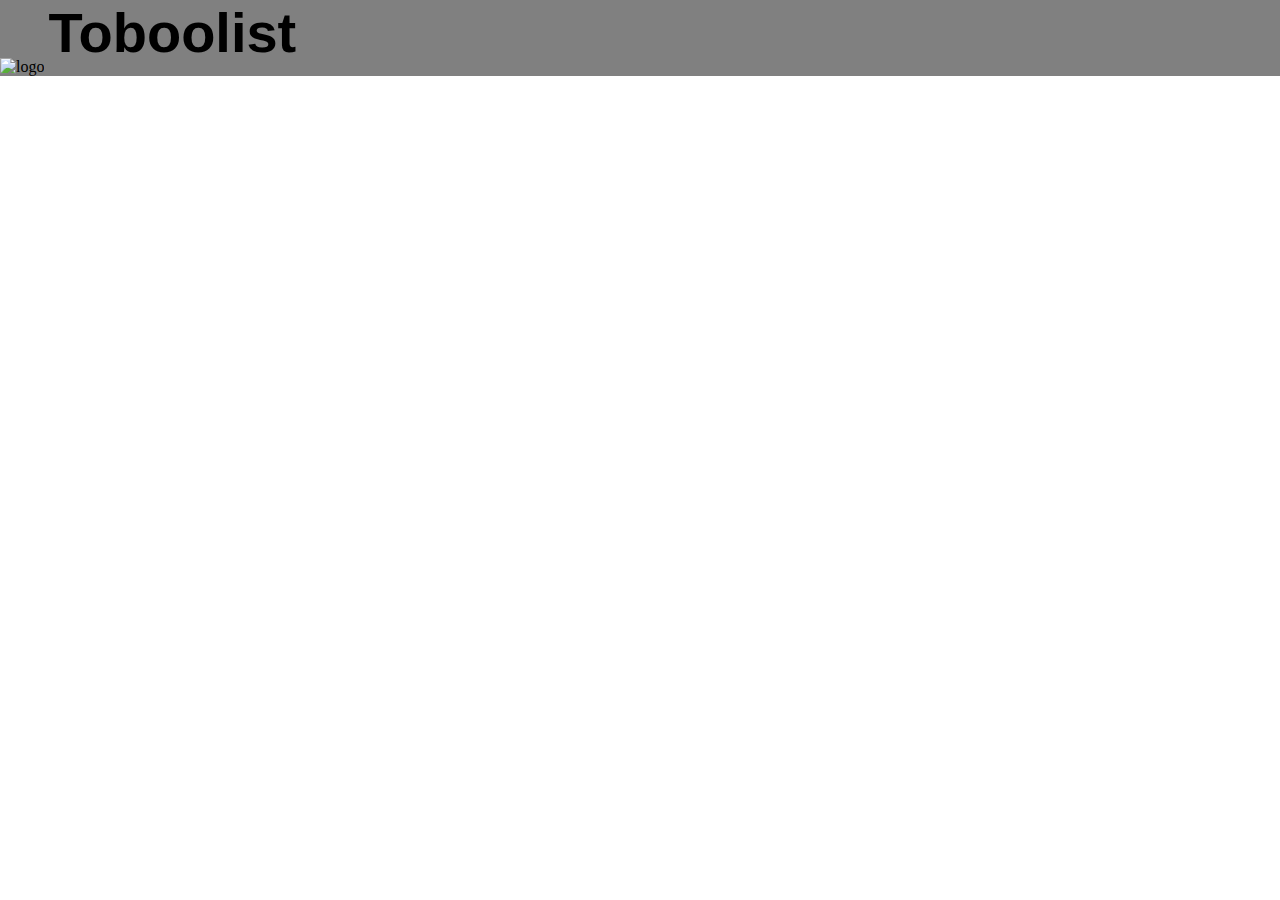
==== project/index.html @ f758e5d2 "toboolist-01" ====
<!DOCTYPE html>
<html lang="en">
<head>
    <meta charset="UTF-8">
    <meta http-equiv="X-UA-Compatible" content="IE=edge">
    <meta name="viewport" content="width=device-width, initial-scale=1.0">
    <link rel="stylesheet" href="/project/master.css">
    <title>Document</title>
</head>
<body>
    <header>
        <div class="header">
            <img src="/img/logo.png" alt="logo" class="logo">
            <h1 class="title">Toboolist</h1>
            
        </div>
    </header>
    
</body>
</html>
---- project/master.css ----
*{
    margin:0;
    padding:0;
    list-style: none;
    box-sizing: border-box;
}

.header{
width:100%;
background-color: gray;
}

.logo{
    width:5%;
}

.title{
display: inline;
vertical-align: 30%;
font-size: 3.5rem;
font-family:arial;
}
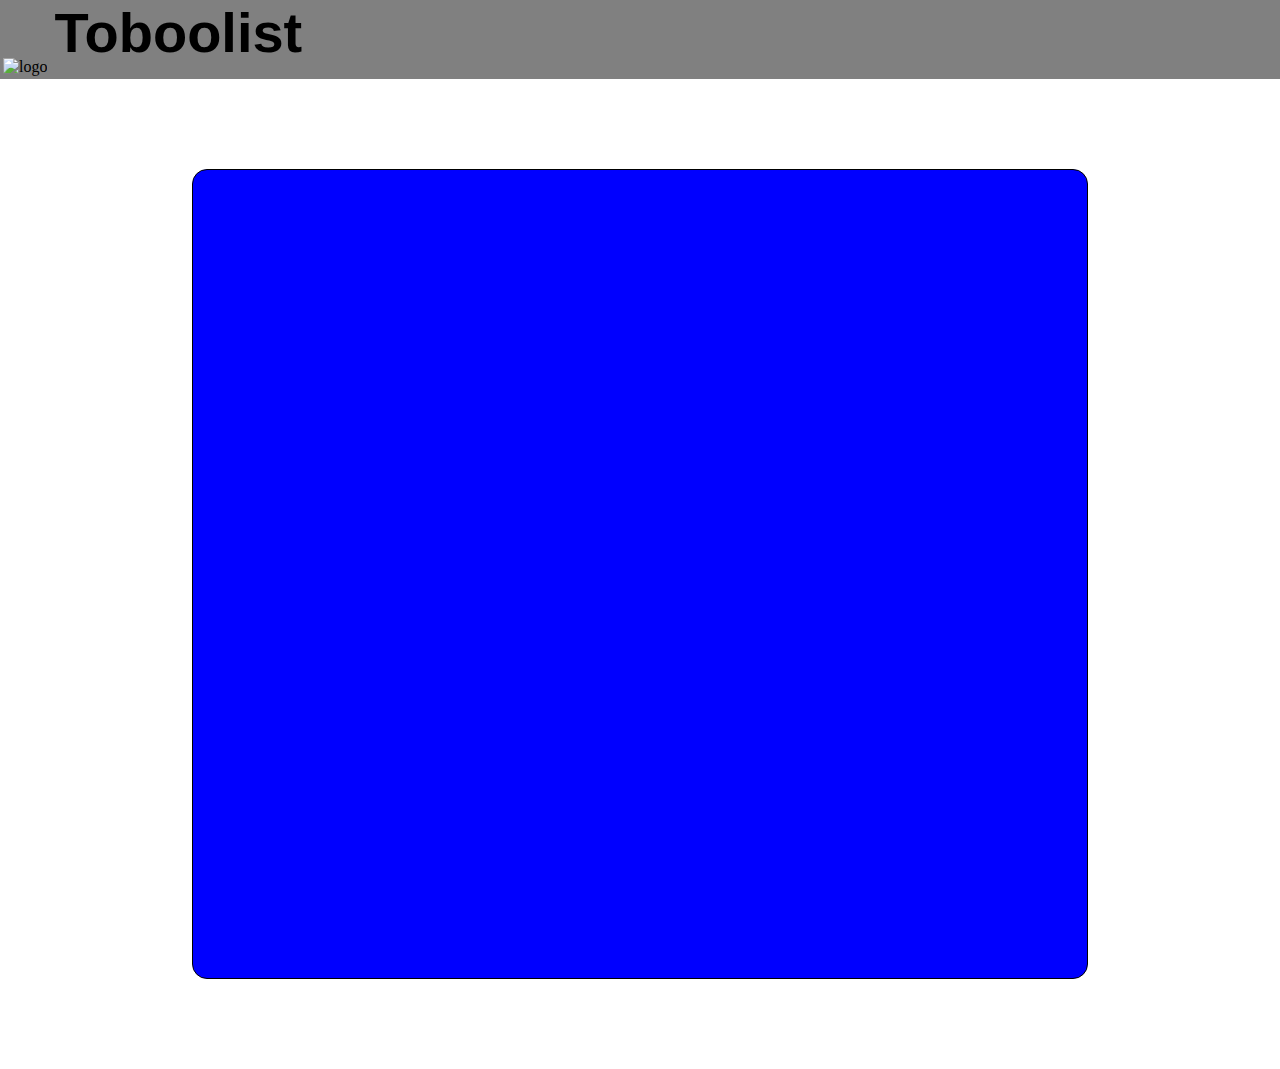
==== commit 18d86ec2: "toboolist-02" ====
--- a/project/index.html
+++ b/project/index.html
@@ -11,10 +11,12 @@
     <header>
         <div class="header">
             <img src="/img/logo.png" alt="logo" class="logo">
-            <h1 class="title">Toboolist</h1>
-            
+            <h1 class="title">Toboolist</h1>           
         </div>
     </header>
+    <main class="box">
+        
+    </main>
     
 </body>
 </html>--- a/project/master.css
+++ b/project/master.css
@@ -6,17 +6,39 @@
 }
 
 .header{
-width:100%;
-background-color: gray;
+    width:100%;
+    background-color: gray;
 }
 
 .logo{
     width:5%;
+    padding: 3px;
 }
 
 .title{
-display: inline;
-vertical-align: 30%;
-font-size: 3.5rem;
-font-family:arial;
+    display: inline;
+    vertical-align: 30%;
+    font-size: 3.5rem;
+    font-family:arial;
+}
+
+main{
+
+}
+
+.box{
+    width:70%;
+    height:90vh;
+    border:1px solid black;
+    background-color: blue;
+    margin-left:15%;
+    margin-right: 15%;
+    margin-top: 10vh;
+    margin-bottom: 10vh;
+    border-radius: 15px 15px 15px 15px;
+
+    ;
+    
+
+    
 }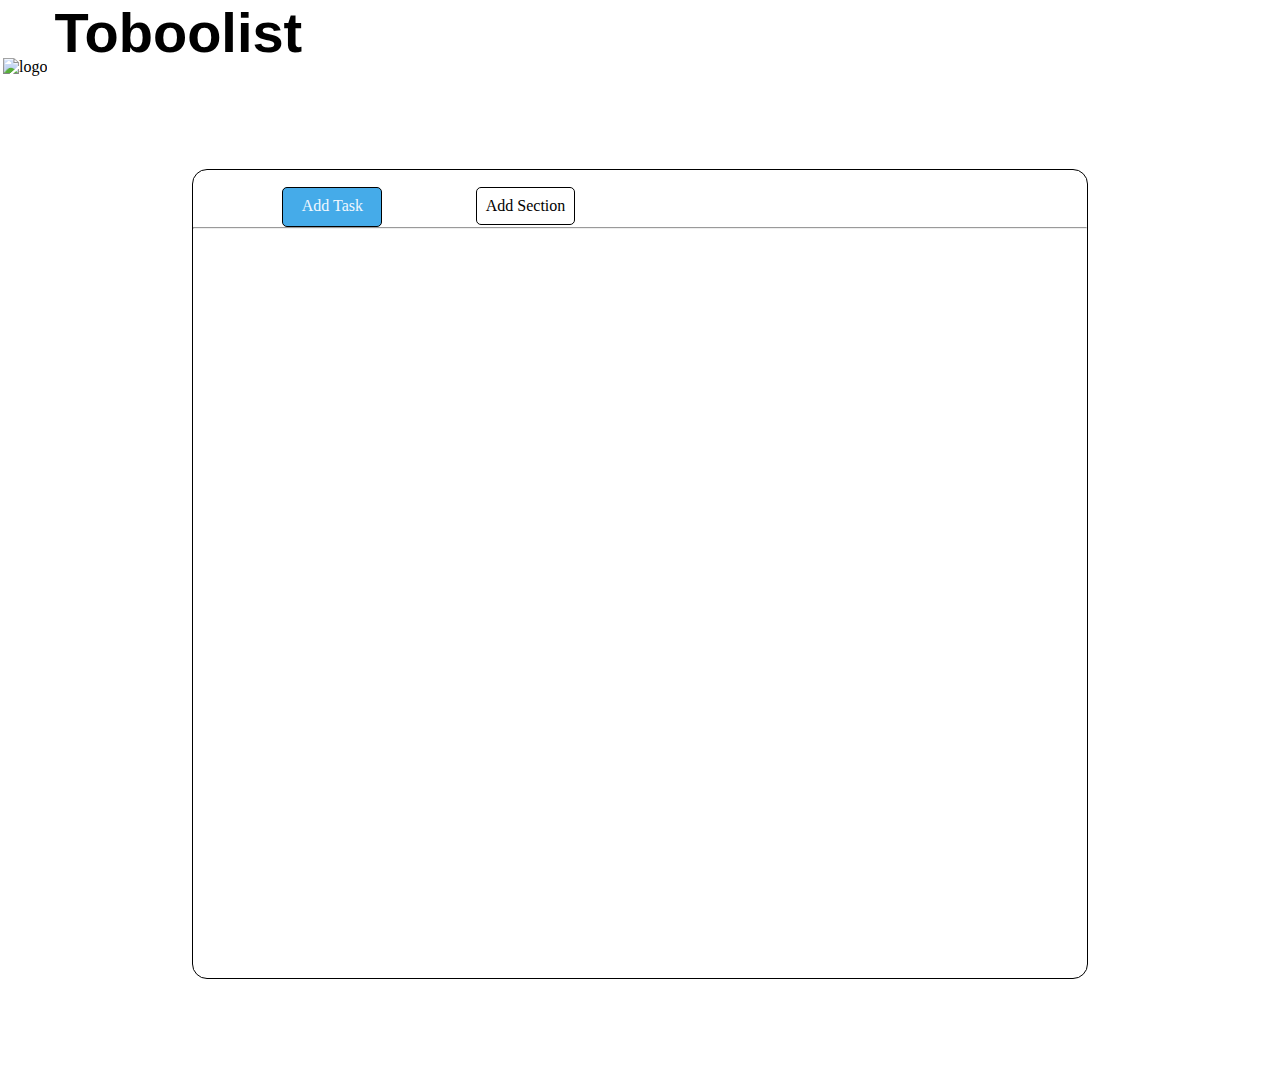
==== commit 4c20243d: "toboolist-02" ====
--- a/project/index.html
+++ b/project/index.html
@@ -14,7 +14,19 @@
             <h1 class="title">Toboolist</h1>           
         </div>
     </header>
-    <main class="box">
+    <main>
+        <div class="box">
+            <nav>
+                <div class="nav-box">
+                        <p>Add Task</p>  
+                </div>
+                <div class="nav-box2">
+                    <p>Add Section</p>
+                </div>
+                <hr>
+            </nav>
+
+        </div>
         
     </main>
     
--- a/project/master.css
+++ b/project/master.css
@@ -7,7 +7,7 @@
 
 .header{
     width:100%;
-    background-color: gray;
+    
 }
 
 .logo{
@@ -23,22 +23,49 @@
 }
 
 main{
-
+    width:100%;
+    height:100%;
+    /* background-color:rgb(245,248,249); */
+    margin-top:0;  
+    display: inline-block;  
 }
 
 .box{
     width:70%;
     height:90vh;
     border:1px solid black;
-    background-color: blue;
     margin-left:15%;
     margin-right: 15%;
     margin-top: 10vh;
     margin-bottom: 10vh;
     border-radius: 15px 15px 15px 15px;
+    background-color: white;
 
-    ;
+}
+
+.nav-box{
+    width:100px;
+    height:40px; 
+    text-align: center;
+    border-radius: 5px;
+    margin-left: 10%;
+    margin-top:2%;
+    padding: 1%;
+    border: 0.5px solid black;
+    color: aliceblue; 
+    background-color:#45ABE9;
+    display: inline-block;
+   
+}
+
+.nav-box2{
+    text-align: center;
+    border-radius: 5px;
+    margin-left: 10%;
+    margin-top:2%;
+    padding: 1%;
+    border: 0.5px solid black;
+    display: inline-block;
     
 
-    
 }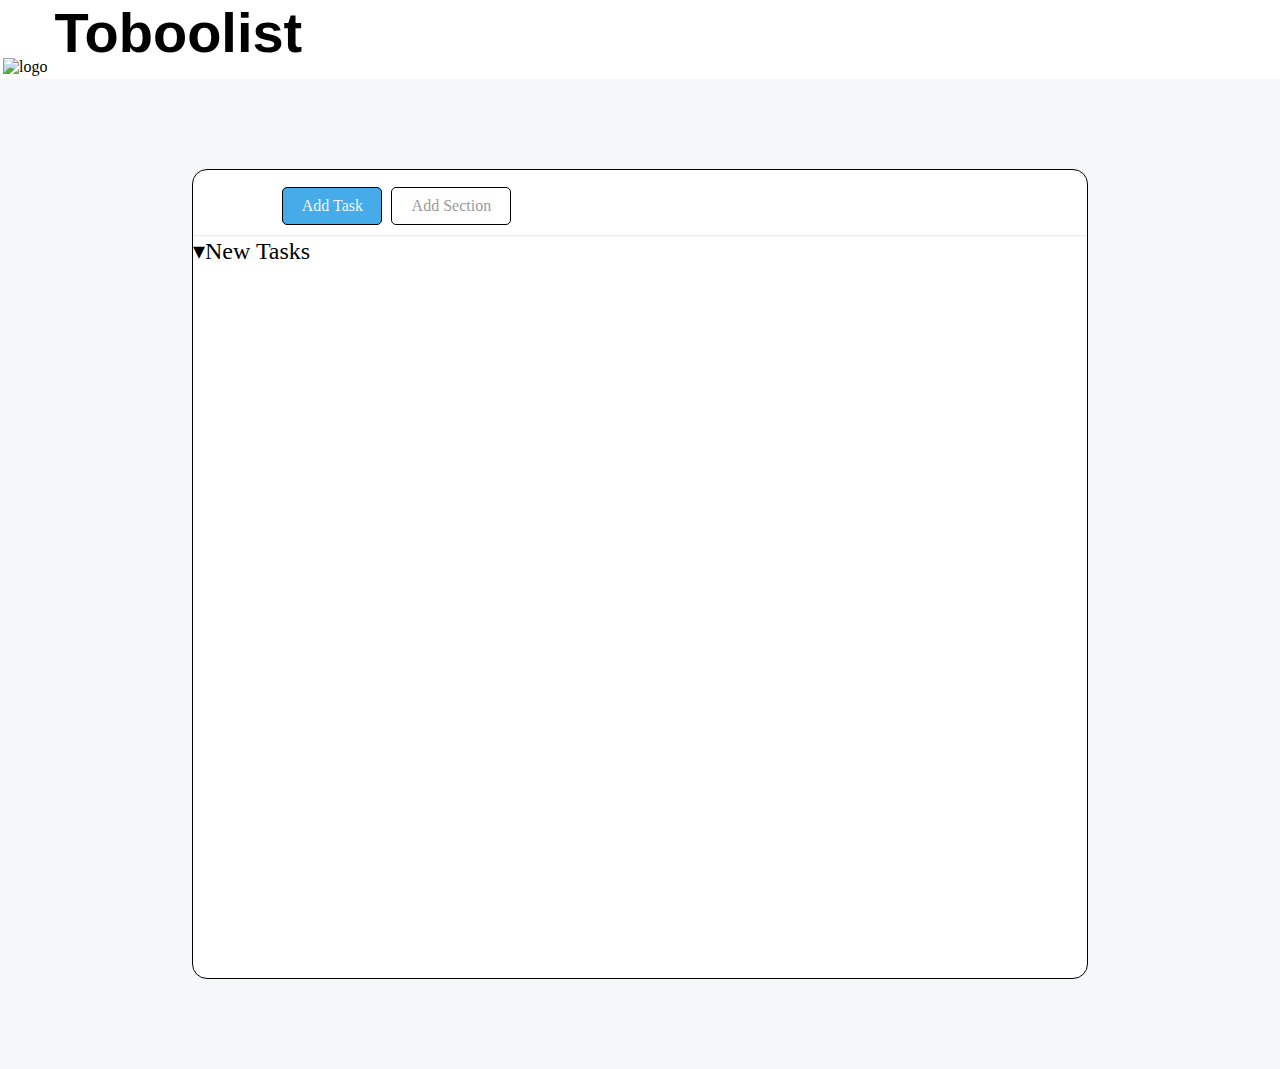
==== commit 6dfa7b7d: "toboolist-03" ====
--- a/project/index.html
+++ b/project/index.html
@@ -24,6 +24,8 @@
                     <p>Add Section</p>
                 </div>
                 <hr>
+                <div class="list"><p>&#9662;New Tasks</p></div>
+                
             </nav>
 
         </div>
--- a/project/master.css
+++ b/project/master.css
@@ -16,7 +16,7 @@
 }
 
 .title{
-    display: inline;
+    display: inline-block;
     vertical-align: 30%;
     font-size: 3.5rem;
     font-family:arial;
@@ -25,7 +25,7 @@
 main{
     width:100%;
     height:100%;
-    /* background-color:rgb(245,248,249); */
+    background-color:rgb(245,248,249);
     margin-top:0;  
     display: inline-block;  
 }
@@ -45,7 +45,7 @@
 
 .nav-box{
     width:100px;
-    height:40px; 
+   
     text-align: center;
     border-radius: 5px;
     margin-left: 10%;
@@ -55,17 +55,29 @@
     color: aliceblue; 
     background-color:#45ABE9;
     display: inline-block;
+    
    
 }
 
 .nav-box2{
+    width:120px;
     text-align: center;
     border-radius: 5px;
     margin-left: 10%;
     margin-top:2%;
     padding: 1%;
     border: 0.5px solid black;
-    display: inline-block;
+    color: #9a9a9a;
+    display: inline-block;   
+    margin-left:5px; 
     
+}
 
-}+hr{
+margin-top:10px;
+opacity:0.2;
+}
+
+.list{
+font-size: 1.5rem;
+}
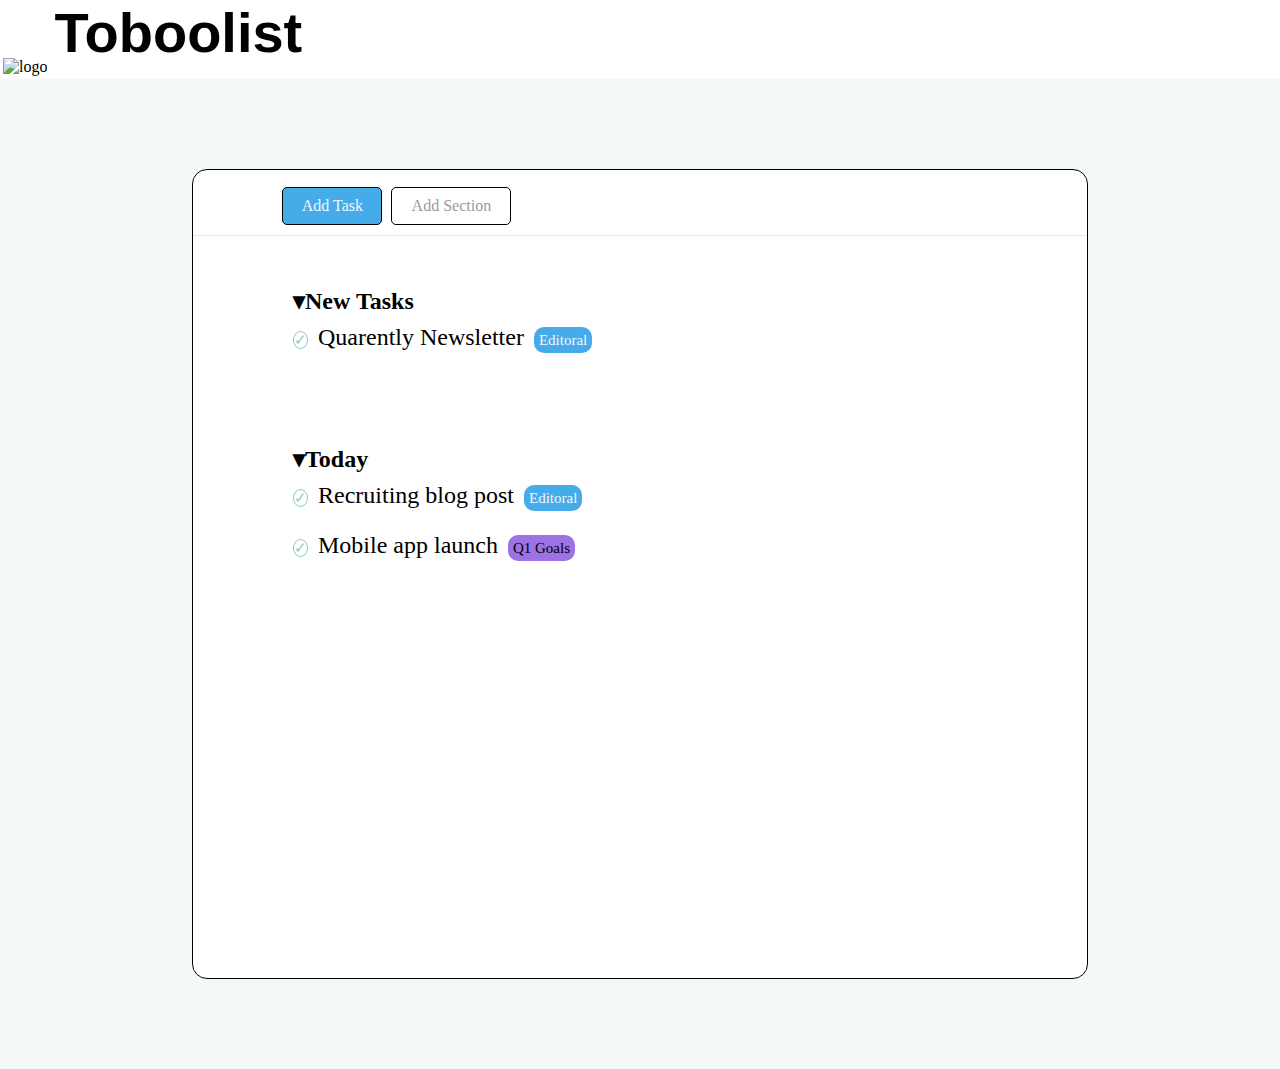
==== commit 71213dda: "toboolist 04" ====
--- a/project/index.html
+++ b/project/index.html
@@ -24,7 +24,21 @@
                     <p>Add Section</p>
                 </div>
                 <hr>
-                <div class="list"><p>&#9662;New Tasks</p></div>
+                   <ul class="list"><strong>&#9662;New Tasks</strong>
+                    <li>
+                        <div class="check">&#10003;</div>Quarently Newsletter<div class="sidebox">Editoral</div></li>
+
+                   </ul>
+                   <ul class="list"><strong>&#9662;Today</strong>
+                    <li>
+                        <div class="check">&#10003;</div>Recruiting blog post<div class="sidebox">Editoral</div></li>
+                        <div class="check">&#10003;</div>Mobile app launch<div class="sidebox-two">Q1 Goals</div></li>
+
+                   </ul>
+                   
+                    
+                    
+                
                 
             </nav>
 
--- a/project/master.css
+++ b/project/master.css
@@ -1,7 +1,7 @@
 *{
     margin:0;
     padding:0;
-    list-style: none;
+    list-style: none; 
     box-sizing: border-box;
 }
 
@@ -40,6 +40,7 @@
     margin-bottom: 10vh;
     border-radius: 15px 15px 15px 15px;
     background-color: white;
+    
 
 }
 
@@ -80,4 +81,44 @@
 
 .list{
 font-size: 1.5rem;
+margin-left: 100px;
+margin-top:50px;
+margin-bottom: 80px;
+
 }
+
+.check{
+    width: 30px;
+    height:25px;
+    border: 1px solid #87CEBB;
+    border-radius: 50%;
+    color: #87CEBB;
+    font-size: 15px;
+    display: inline;
+    line-height: 50px;
+    margin-right: 10px;
+}
+
+.sidebox{
+width:20px;
+padding:5px;
+display: inline;
+border-radius: 10px;
+font-size: 15px;
+margin-left: 10px;
+color:aliceblue;
+background-color:#45ABE9 ;
+} 
+
+.sidebox-two{
+    width:20px;
+    padding:5px;
+    display: inline;
+    border-radius: 10px;
+    font-size: 15px;
+    margin-left: 10px;
+    color:rgb(0, 0, 0);
+    background-color:#9C72E4;
+    }
+
+
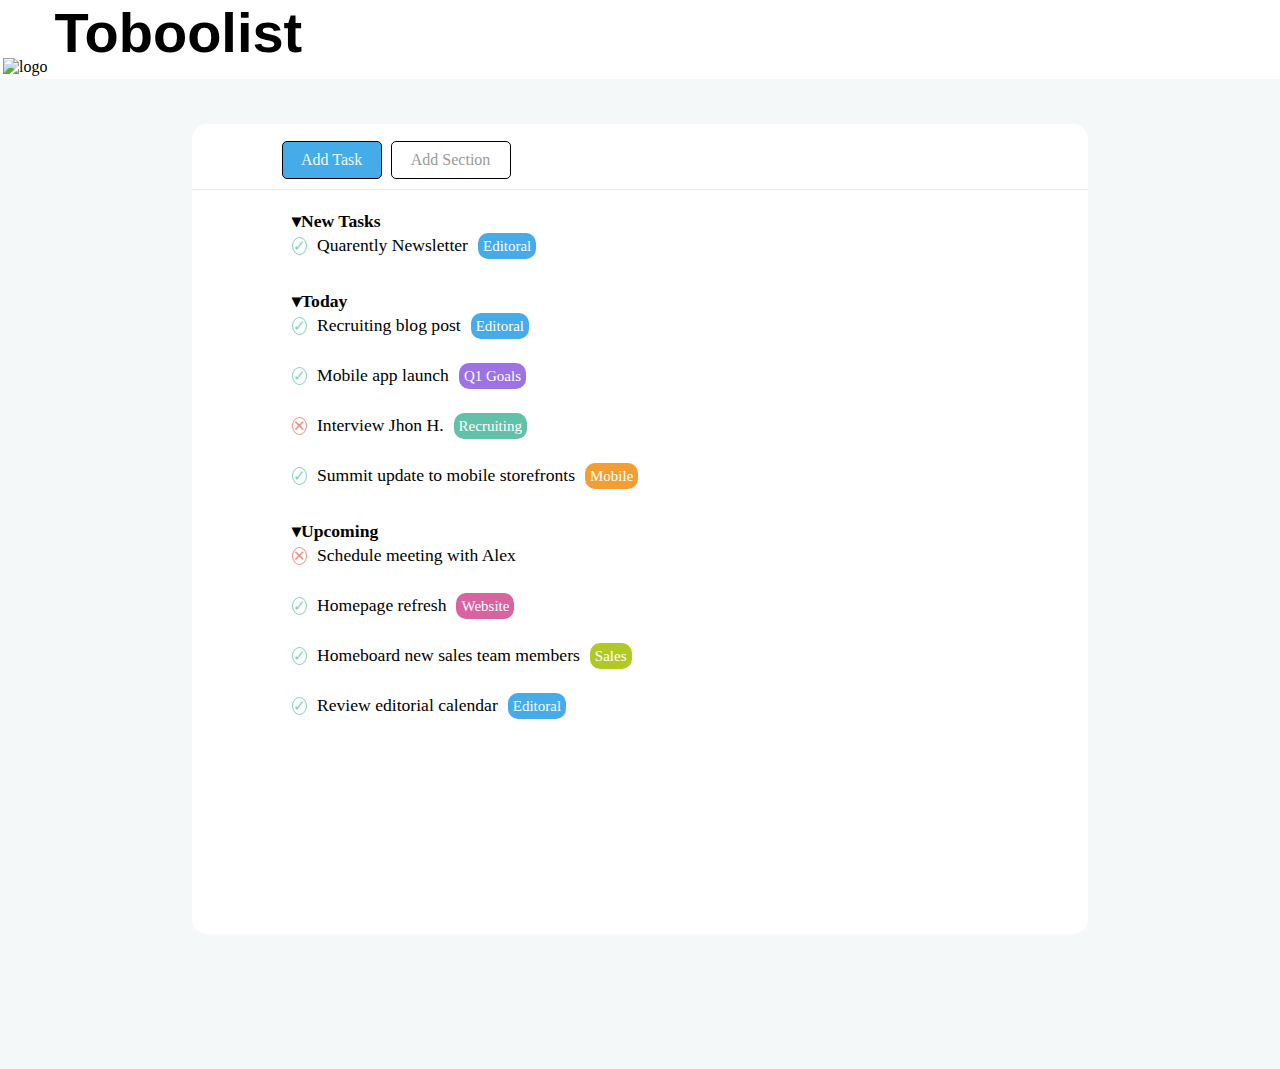
==== commit 901c31b8: "toboolist-05" ====
--- a/project/index.html
+++ b/project/index.html
@@ -26,13 +26,24 @@
                 <hr>
                    <ul class="list"><strong>&#9662;New Tasks</strong>
                     <li>
-                        <div class="check">&#10003;</div>Quarently Newsletter<div class="sidebox">Editoral</div></li>
+                        <div class="check">&#10003;</div>Quarently Newsletter<div class="sidebox-blue">Editoral</div></li>
 
                    </ul>
                    <ul class="list"><strong>&#9662;Today</strong>
-                    <li>
-                        <div class="check">&#10003;</div>Recruiting blog post<div class="sidebox">Editoral</div></li>
-                        <div class="check">&#10003;</div>Mobile app launch<div class="sidebox-two">Q1 Goals</div></li>
+                    
+                      <li> <div class="check">&#10003;</div>Recruiting blog post<div class="sidebox-blue">Editoral</div></li>
+                      <li>  <div class="check">&#10003;</div>Mobile app launch<div class="sidebox-violet">Q1 Goals</div></li>
+                      <li> <div class="cross">&#10005;</div>Interview Jhon H.<div class="sidebox-green">Recruiting</div></li>
+                      <li> <div class="check">&#10003;</div>Summit update to mobile storefronts<div class="sidebox-orange">Mobile</div></li>
+
+                   </ul>
+
+                   <ul>
+                    <ul class="list"><strong>&#9662;Upcoming</strong>
+                        <li> <div class="cross">&#10005;</div>Schedule meeting with Alex</li>
+                        <li> <div class="check">&#10003;</div>Homepage refresh<div class="sidebox-pink">Website</div></li>
+                        <li> <div class="check">&#10003;</div>Homeboard new sales team members<div class="sidebox-lightgreen">Sales</div></li>
+                        <li> <div class="check">&#10003;</div>Review editorial calendar<div class="sidebox-blue">Editoral</div></li>
 
                    </ul>
                    
--- a/project/master.css
+++ b/project/master.css
@@ -33,11 +33,10 @@
 .box{
     width:70%;
     height:90vh;
-    border:1px solid black;
     margin-left:15%;
     margin-right: 15%;
-    margin-top: 10vh;
-    margin-bottom: 10vh;
+    margin-top: 5vh;
+    margin-bottom: 15vh;
     border-radius: 15px 15px 15px 15px;
     background-color: white;
     
@@ -80,10 +79,11 @@
 }
 
 .list{
-font-size: 1.5rem;
+font-size: 1.1rem;
 margin-left: 100px;
-margin-top:50px;
-margin-bottom: 80px;
+margin-top:30px;
+margin-bottom: 30px;
+line-height: 0%;
 
 }
 
@@ -99,26 +99,84 @@
     margin-right: 10px;
 }
 
-.sidebox{
+.sidebox-blue{
 width:20px;
 padding:5px;
 display: inline;
 border-radius: 10px;
 font-size: 15px;
 margin-left: 10px;
-color:aliceblue;
+color:white;
 background-color:#45ABE9 ;
 } 
 
-.sidebox-two{
+.sidebox-violet{
     width:20px;
     padding:5px;
     display: inline;
     border-radius: 10px;
     font-size: 15px;
     margin-left: 10px;
-    color:rgb(0, 0, 0);
+    color:white;
     background-color:#9C72E4;
     }
 
+    .sidebox-green{
+        width:20px;
+    padding:5px;
+    display: inline;
+    border-radius: 10px;
+    font-size: 15px;
+    margin-left: 10px;
+    color:white;
+    background-color:#63C0A9;
+    }
+    
+    .cross{
+    display: inline;
+    width: 30px;
+    height:25px;
+    border: 1px solid #F08E8A;
+    border-radius: 50%;
+    color: #F08E8A;
+    font-size: 15px;
+    line-height: 50px;
+    margin-right: 10px;
+    }
 
+    .sidebox-orange{
+        width:20px;
+    padding:5px;
+    display: inline;
+    border-radius: 10px;
+    font-size: 15px;
+    margin-left: 10px;
+    color:white;
+    background-color:#F29E33;
+    }
+
+    .sidebox-pink{
+        width:20px;
+    padding:5px;
+    display: inline;
+    border-radius: 10px;
+    font-size: 15px;
+    margin-left: 10px;
+    color:white;
+    background-color:#D763A1;
+    }
+
+    .sidebox-lightgreen{
+        width:20px;
+        padding:5px;
+        display: inline;
+        border-radius: 10px;
+        font-size: 15px;
+        margin-left: 10px;
+        color:white;
+        background-color:#B0C925;
+    }
+
+
+
+
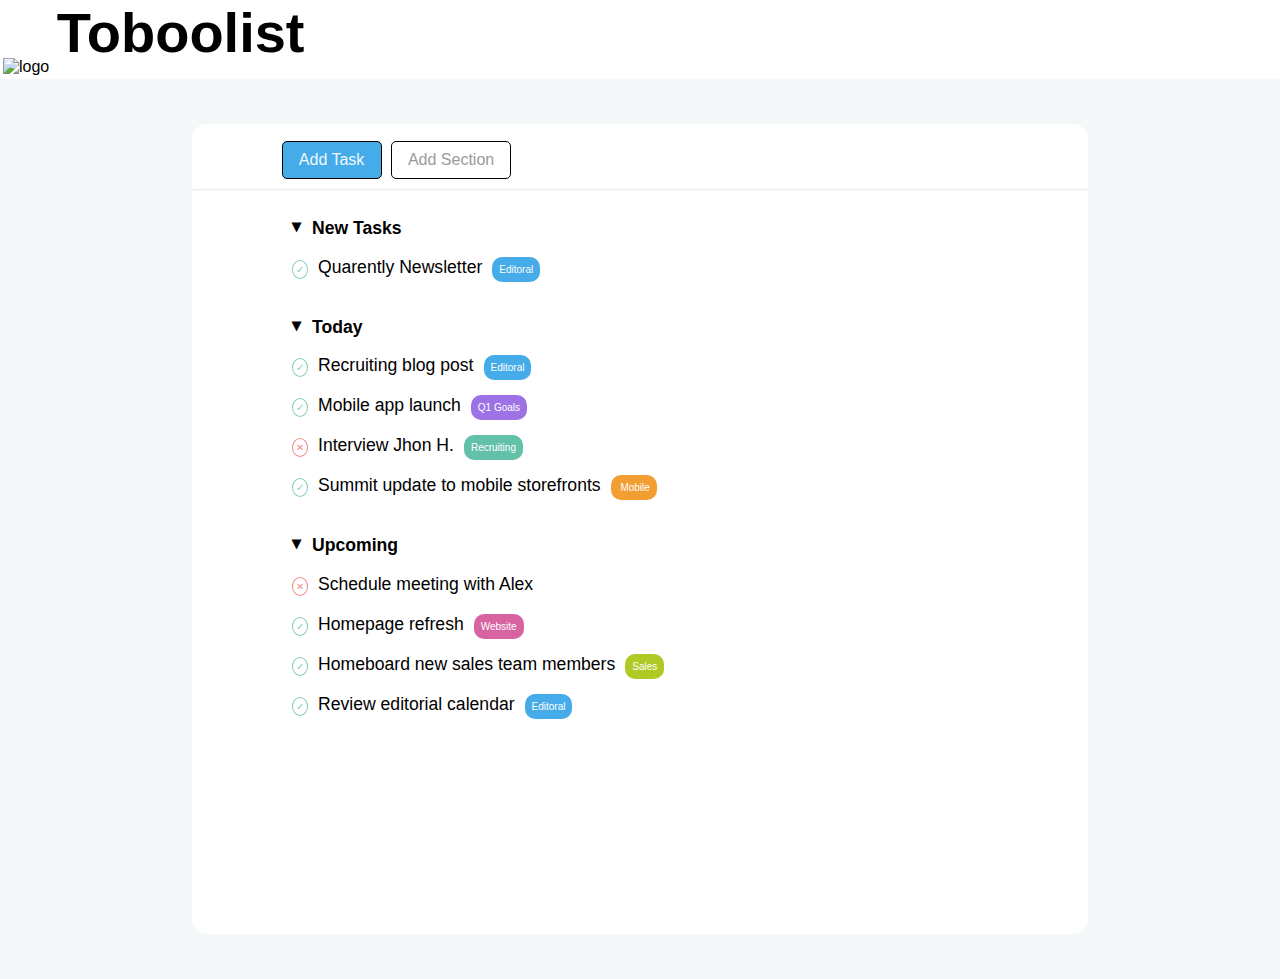
==== commit 5171359b: "toboolist-06" ====
--- a/project/index.html
+++ b/project/index.html
@@ -1,61 +1,87 @@
 <!DOCTYPE html>
 <html lang="en">
+
 <head>
     <meta charset="UTF-8">
     <meta http-equiv="X-UA-Compatible" content="IE=edge">
     <meta name="viewport" content="width=device-width, initial-scale=1.0">
     <link rel="stylesheet" href="/project/master.css">
-    <title>Document</title>
+    <title>Toboolist</title>
 </head>
+
 <body>
+    <!-- logo -->
     <header>
         <div class="header">
             <img src="/img/logo.png" alt="logo" class="logo">
-            <h1 class="title">Toboolist</h1>           
+            <h1 class="title">Toboolist</h1>
         </div>
     </header>
     <main>
         <div class="box">
+            <!-- navigation button -->
             <nav>
                 <div class="nav-box">
-                        <p>Add Task</p>  
+                    <p>Add Task</p>
                 </div>
                 <div class="nav-box2">
                     <p>Add Section</p>
                 </div>
                 <hr>
-                   <ul class="list"><strong>&#9662;New Tasks</strong>
+                <!-- list -->
+                <ul class="list"><strong>&#9662;<div class="symbol">New Tasks</div></strong>
                     <li>
-                        <div class="check">&#10003;</div>Quarently Newsletter<div class="sidebox-blue">Editoral</div></li>
+                        <div class="check">&#10003;</div>Quarently Newsletter<div class="sidebox-blue">Editoral</div>
+                    </li>
 
-                   </ul>
-                   <ul class="list"><strong>&#9662;Today</strong>
-                    
-                      <li> <div class="check">&#10003;</div>Recruiting blog post<div class="sidebox-blue">Editoral</div></li>
-                      <li>  <div class="check">&#10003;</div>Mobile app launch<div class="sidebox-violet">Q1 Goals</div></li>
-                      <li> <div class="cross">&#10005;</div>Interview Jhon H.<div class="sidebox-green">Recruiting</div></li>
-                      <li> <div class="check">&#10003;</div>Summit update to mobile storefronts<div class="sidebox-orange">Mobile</div></li>
+                </ul>
+                <ul class="list"><strong>&#9662;<div class="symbol">Today</div></strong>
 
-                   </ul>
+                    <li>
+                        <div class="check">&#10003;</div>Recruiting blog post<div class="sidebox-blue">Editoral</div>
+                    </li>
+                    <li>
+                        <div class="check">&#10003;</div>Mobile app launch<div class="sidebox-violet">Q1 Goals</div>
+                    </li>
+                    <li>
+                        <div class="cross">&#10005;</div>Interview Jhon H.<div class="sidebox-green">Recruiting</div>
+                    </li>
+                    <li>
+                        <div class="check">&#10003;</div>Summit update to mobile storefronts<div class="sidebox-orange">
+                            Mobile</div>
+                    </li>
 
-                   <ul>
-                    <ul class="list"><strong>&#9662;Upcoming</strong>
-                        <li> <div class="cross">&#10005;</div>Schedule meeting with Alex</li>
-                        <li> <div class="check">&#10003;</div>Homepage refresh<div class="sidebox-pink">Website</div></li>
-                        <li> <div class="check">&#10003;</div>Homeboard new sales team members<div class="sidebox-lightgreen">Sales</div></li>
-                        <li> <div class="check">&#10003;</div>Review editorial calendar<div class="sidebox-blue">Editoral</div></li>
+                </ul>
 
-                   </ul>
-                   
-                    
-                    
-                
-                
+                <ul>
+                    <ul class="list"><strong>&#9662;<div class="symbol">Upcoming</div></strong>
+                        <li>
+                            <div class="cross">&#10005;</div>Schedule meeting with Alex
+                        </li>
+                        <li>
+                            <div class="check">&#10003;</div>Homepage refresh<div class="sidebox-pink">Website</div>
+                        </li>
+                        <li>
+                            <div class="check">&#10003;</div>Homeboard new sales team members<div
+                                class="sidebox-lightgreen">Sales</div>
+                        </li>
+                        <li>
+                            <div class="check">&#10003;</div>Review editorial calendar<div class="sidebox-blue">Editoral
+                            </div>
+                        </li>
+
+                    </ul>
+
+
+
+
+
             </nav>
 
         </div>
-        
+
     </main>
-    
+
 </body>
+
 </html>--- a/project/master.css
+++ b/project/master.css
@@ -1,182 +1,186 @@
-*{
-    margin:0;
-    padding:0;
-    list-style: none; 
+* {
+    margin: 0;
+    padding: 0;
+    list-style: none;
     box-sizing: border-box;
+    font-family: arial;
 }
 
-.header{
-    width:100%;
-    
+.header {
+    width: 100%;
+
 }
 
-.logo{
-    width:5%;
+.logo {
+    width: 5%;
     padding: 3px;
 }
 
-.title{
+.title {
     display: inline-block;
     vertical-align: 30%;
     font-size: 3.5rem;
-    font-family:arial;
 }
 
-main{
-    width:100%;
-    height:100%;
-    background-color:rgb(245,248,249);
-    margin-top:0;  
-    display: inline-block;  
+main {
+    width: 100%;
+    height: 100%;
+    background-color: rgb(245, 248, 249);
+    margin-top: 0;
+    display: inline-block;
 }
 
-.box{
-    width:70%;
-    height:90vh;
-    margin-left:15%;
+.box {
+    width: 70%;
+    height: 90vh;
+    margin-left: 15%;
     margin-right: 15%;
     margin-top: 5vh;
-    margin-bottom: 15vh;
+    margin-bottom: 5vh;
     border-radius: 15px 15px 15px 15px;
     background-color: white;
-    
+
 
 }
 
-.nav-box{
-    width:100px;
-   
+.nav-box {
+    width: 100px;
+
     text-align: center;
     border-radius: 5px;
     margin-left: 10%;
-    margin-top:2%;
+    margin-top: 2%;
     padding: 1%;
     border: 0.5px solid black;
-    color: aliceblue; 
-    background-color:#45ABE9;
+    color: aliceblue;
+    background-color: #45ABE9;
     display: inline-block;
-    
-   
+
+
 }
 
-.nav-box2{
-    width:120px;
+.nav-box2 {
+    width: 120px;
     text-align: center;
     border-radius: 5px;
     margin-left: 10%;
-    margin-top:2%;
+    margin-top: 2%;
     padding: 1%;
     border: 0.5px solid black;
     color: #9a9a9a;
-    display: inline-block;   
-    margin-left:5px; 
-    
-}
-
-hr{
-margin-top:10px;
-opacity:0.2;
-}
-
-.list{
-font-size: 1.1rem;
-margin-left: 100px;
-margin-top:30px;
-margin-bottom: 30px;
-line-height: 0%;
+    display: inline-block;
+    margin-left: 5px;
 
 }
 
-.check{
-    width: 30px;
-    height:25px;
+hr {
+    margin-top: 10px;
+    opacity: 0.2;
+}
+
+.list {
+    font-size: 1.1rem;
+    margin-left: 100px;
+    margin-top: 35px;
+    margin-bottom: 30px;
+    line-height: 10%;
+
+}
+
+.check {
+    width: 25px;
     border: 1px solid #87CEBB;
     border-radius: 50%;
     color: #87CEBB;
-    font-size: 15px;
+    font-size: 10px;
     display: inline;
-    line-height: 50px;
+    line-height: 40px;
     margin-right: 10px;
+    padding: 3px
 }
 
-.sidebox-blue{
-width:20px;
-padding:5px;
-display: inline;
-border-radius: 10px;
-font-size: 15px;
-margin-left: 10px;
-color:white;
-background-color:#45ABE9 ;
-} 
-
-.sidebox-violet{
-    width:20px;
-    padding:5px;
+.sidebox-blue {
+    width: 20px;
+    padding: 7px;
     display: inline;
     border-radius: 10px;
-    font-size: 15px;
+    font-size: 10px;
     margin-left: 10px;
-    color:white;
-    background-color:#9C72E4;
-    }
+    color: white;
+    background-color: #45ABE9;
+}
 
-    .sidebox-green{
-        width:20px;
-    padding:5px;
+.sidebox-violet {
+    width: 20px;
+    padding: 7px;
     display: inline;
     border-radius: 10px;
-    font-size: 15px;
+    font-size: 10px;
     margin-left: 10px;
-    color:white;
-    background-color:#63C0A9;
-    }
-    
-    .cross{
+    color: white;
+    background-color: #9C72E4;
+}
+
+.sidebox-green {
+    width: 20px;
+    padding: 7px;
     display: inline;
-    width: 30px;
-    height:25px;
+    border-radius: 10px;
+    font-size: 10px;
+    margin-left: 10px;
+    color: white;
+    background-color: #63C0A9;
+}
+
+.cross {
+    display: inline;
+    width: 20px;
     border: 1px solid #F08E8A;
     border-radius: 50%;
     color: #F08E8A;
-    font-size: 15px;
-    line-height: 50px;
+    font-size: 10px;
+    line-height: 40px;
     margin-right: 10px;
-    }
+    padding: 3px;
+}
 
-    .sidebox-orange{
-        width:20px;
-    padding:5px;
+.sidebox-orange {
+    width: 20px;
+    padding: 7px;
     display: inline;
     border-radius: 10px;
-    font-size: 15px;
+    font-size: 10px;
     margin-left: 10px;
-    color:white;
-    background-color:#F29E33;
-    }
+    color: white;
+    background-color: #F29E33;
+}
 
-    .sidebox-pink{
-        width:20px;
-    padding:5px;
+.sidebox-pink {
+    width: 20px;
+    padding: 7px;
     display: inline;
     border-radius: 10px;
-    font-size: 15px;
+    font-size: 10px;
     margin-left: 10px;
-    color:white;
-    background-color:#D763A1;
-    }
+    color: white;
+    background-color: #D763A1;
+}
 
-    .sidebox-lightgreen{
-        width:20px;
-        padding:5px;
-        display: inline;
-        border-radius: 10px;
-        font-size: 15px;
-        margin-left: 10px;
-        color:white;
-        background-color:#B0C925;
-    }
+.sidebox-lightgreen {
+    width: 20px;
+    padding: 7px;
+    display: inline;
+    border-radius: 10px;
+    font-size: 10px;
+    margin-left: 10px;
+    color: white;
+    background-color: #B0C925;
+}
 
+.symbol {
+    margin-left: 20px;
+    margin-bottom: 20px;
 
+}
 
-
+/* Hello Tutor! */